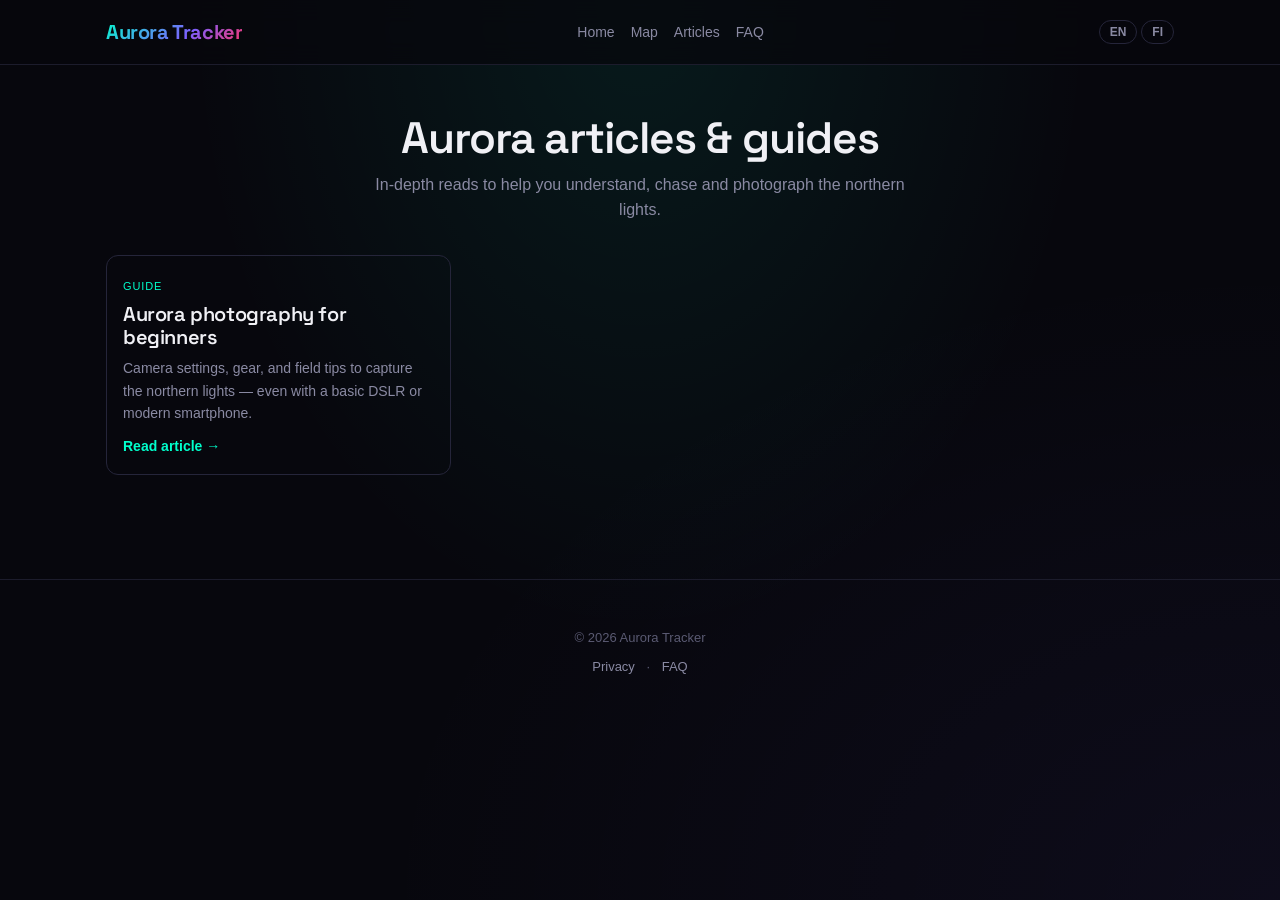
==== blog.html @ ace10502 "Add files via upload" ====
<!DOCTYPE html>
<html lang="en">
<head>
  <meta charset="UTF-8">
  <meta name="viewport" content="width=device-width, initial-scale=1.0">
  <title data-i18n="blog.pagetitle">Aurora Articles & Guides — Aurora Tracker</title>
  <meta name="description" content="In-depth articles and guides about the northern lights — photography tips, space weather explained, and aurora chasing know-how.">
  <meta property="og:title" content="Aurora Articles & Guides">
  <meta property="og:description" content="Guides and tips for chasing and photographing the northern lights.">
  <meta property="og:type" content="website">
  <link rel="preconnect" href="https://fonts.googleapis.com">
  <link rel="preconnect" href="https://fonts.gstatic.com" crossorigin>
  <link href="https://fonts.googleapis.com/css2?family=Space+Grotesk:wght@500;600;700&display=swap" rel="stylesheet">
  <link rel="stylesheet" href="css/style.css?v=2.3.0">
</head>
<body>
  <header>
    <div class="header-inner">
      <a href="index.html" class="brand">Aurora Tracker</a>
      <nav>
        <a href="index.html" data-i18n="nav.home">Home</a>
        <a href="map.html" data-i18n="nav.map">Map</a>
        <a href="blog.html" data-i18n="nav.blog">Articles</a>
        <a href="faq.html" data-i18n="nav.faq">FAQ</a>
      </nav>
      <div class="lang-switcher">
        <button data-set-lang="en">EN</button>
        <button data-set-lang="fi">FI</button>
      </div>
    </div>
  </header>

  <main class="container" style="padding: var(--space-lg) var(--space-md);">
    <section class="hero" style="padding: var(--space-lg) 0 var(--space-md);">
      <h1 data-i18n="blog.title">Aurora articles & guides</h1>
      <p class="tagline" data-i18n="blog.intro">In-depth reads to help you understand, chase and photograph the northern lights.</p>
    </section>

    <section class="blog-grid">
      <a href="blog/aurora-photography.html" class="blog-card">
        <div class="blog-card-tag" data-i18n="blog.tag.guide">Guide</div>
        <h2 data-i18n="blog.post1.title">Aurora photography for beginners</h2>
        <p data-i18n="blog.post1.excerpt">Camera settings, gear, and field tips to capture the northern lights — even with a basic DSLR or modern smartphone.</p>
        <span class="blog-card-read" data-i18n="blog.read">Read article →</span>
      </a>
    </section>
  </main>

  <footer>
    <p>© 2026 Aurora Tracker</p>
    <div style="margin-top:8px;">
      <a href="privacy.html" data-i18n="footer.privacy">Privacy</a> · <a href="faq.html" data-i18n="nav.faq">FAQ</a>
    </div>
  </footer>

  <script src="config.js?v=2.3.0"></script>
  <script src="js/i18n.js?v=2.3.0"></script>
  <script>
    document.addEventListener('DOMContentLoaded', () => {
      window.AuroraI18n.load(window.AuroraI18n.current);
      document.querySelectorAll('[data-set-lang]').forEach(b => {
        b.addEventListener('click', () => window.AuroraI18n.load(b.dataset.setLang));
      });
    });
  </script>
</body>
</html>
---- css/style.css ----
/* ==========================================================
   Aurora Tracker v2 — Modern stylesheet
   ========================================================== */
:root {
  --bg:           #07070d;
  --bg-elevated:  #11111c;
  --bg-soft:      #16162280;
  --fg:           #f0f0f5;
  --fg-muted:     #8a8aa3;
  --fg-dim:       #5a5a72;
  --accent:       #00ffcc;
  --accent-2:     #7d5fff;
  --accent-warm:  #ffcc00;
  --accent-bad:   #ff3366;
  --border:       #25253a;
  --border-soft:  #1c1c2c;
  --radius:       12px;
  --radius-sm:    8px;
  --space-xs: 4px; --space-sm: 8px; --space-md: 16px;
  --space-lg: 24px; --space-xl: 48px; --space-2xl: 80px;
  --gradient-aurora: linear-gradient(135deg, #00ffcc 0%, #7d5fff 60%, #ff3366 100%);
  --shadow-glow:  0 10px 40px -10px rgba(0,255,204,0.35);
  --font-display: 'Space Grotesk', -apple-system, BlinkMacSystemFont, sans-serif;
  --font-body:    -apple-system, BlinkMacSystemFont, 'Segoe UI', Roboto, sans-serif;
}

* { box-sizing: border-box; margin: 0; padding: 0; }

html, body { height: 100%; }

body {
  font-family: var(--font-body);
  background:
    radial-gradient(ellipse at top, rgba(0,255,204,0.08), transparent 50%),
    radial-gradient(ellipse at bottom right, rgba(125,95,255,0.06), transparent 50%),
    var(--bg);
  color: var(--fg);
  line-height: 1.6;
  min-height: 100vh;
}

a { color: var(--accent); text-decoration: none; transition: color .15s; }
a:hover { color: #fff; }

h1, h2, h3 { font-family: var(--font-display); font-weight: 600; letter-spacing: -0.02em; line-height: 1.15; }
h1 { font-size: clamp(28px, 5vw, 44px); }
h2 { font-size: clamp(22px, 3.5vw, 30px); margin-bottom: var(--space-md); }
h3 { font-size: 18px; }

.container { max-width: 1100px; margin: 0 auto; padding: 0 var(--space-md); }

/* ===== Header ===== */
header {
  position: sticky; top: 0; z-index: 50;
  background: rgba(7,7,13,0.75);
  backdrop-filter: blur(12px);
  -webkit-backdrop-filter: blur(12px);
  border-bottom: 1px solid var(--border-soft);
}
.header-inner {
  max-width: 1100px; margin: 0 auto;
  padding: var(--space-md);
  display: flex; align-items: center; justify-content: space-between;
  gap: var(--space-md);
}
.brand {
  font-family: var(--font-display);
  font-weight: 700; font-size: 20px; letter-spacing: -0.02em;
  background: var(--gradient-aurora);
  -webkit-background-clip: text; background-clip: text; color: transparent;
}
nav { display: flex; gap: var(--space-md); flex-wrap: wrap; }
nav a { color: var(--fg-muted); font-size: 14px; font-weight: 500; }
nav a:hover { color: var(--fg); }
.lang-switcher { display: flex; gap: 4px; }
.lang-switcher button {
  background: transparent; color: var(--fg-muted);
  border: 1px solid var(--border); padding: 4px 10px;
  border-radius: 999px; cursor: pointer; font-size: 12px; font-weight: 600;
  transition: all .15s;
}
.lang-switcher button:hover,
.lang-switcher button.active { color: var(--bg); background: var(--accent); border-color: var(--accent); }

/* ===== Hero / KP ===== */
.hero {
  padding: var(--space-lg) var(--space-md) var(--space-md);
  text-align: center;
}
.hero p.tagline {
  color: var(--fg-muted); margin-top: var(--space-sm);
  font-size: 16px; max-width: 560px; margin-left: auto; margin-right: auto;
}

[data-aurora-level="low"]      { --indicator: #4a4a5a; }
[data-aurora-level="medium"]   { --indicator: var(--accent-warm); }
[data-aurora-level="high"]     { --indicator: #00ff88; }
[data-aurora-level="veryhigh"] { --indicator: var(--accent); }

.kp-display {
  position: relative;
  background: linear-gradient(180deg, rgba(255,255,255,0.03), transparent), var(--bg-elevated);
  border: 1px solid var(--border);
  border-radius: var(--radius);
  padding: var(--space-lg) var(--space-lg);
  text-align: center;
  max-width: 560px; margin: var(--space-md) auto 0;
  overflow: hidden;
}
.kp-display::before {
  content: ''; position: absolute; inset: -2px; border-radius: var(--radius);
  background: var(--indicator, var(--border));
  opacity: 0.35; filter: blur(40px); z-index: -1;
}
.kp-label { color: var(--fg-muted); font-size: 12px; text-transform: uppercase; letter-spacing: 0.15em; }
.kp-big {
  font-family: var(--font-display);
  font-size: clamp(40px, 8vw, 64px);
  font-weight: 700; letter-spacing: -0.04em; line-height: 1;
  margin: var(--space-sm) 0;
  background: var(--gradient-aurora);
  -webkit-background-clip: text; background-clip: text; color: transparent;
}
.kp-meta {
  display: flex; justify-content: center; gap: var(--space-md);
  flex-wrap: wrap; color: var(--fg-muted); font-size: 13px;
  margin-top: var(--space-sm);
}
.kp-meta span strong { color: var(--fg); font-weight: 600; }
.kp-error { color: var(--accent-bad); margin-top: var(--space-md); font-size: 14px; }

/* ===== Section ===== */
section.block { padding: var(--space-xl) var(--space-md); }
.section-head { display: flex; justify-content: space-between; align-items: end; margin-bottom: var(--space-lg); flex-wrap: wrap; gap: var(--space-sm); }
.section-head p { color: var(--fg-muted); font-size: 14px; }

/* ===== Place rows ===== */
.places-grid { display: grid; gap: var(--space-sm); }
.place-row {
  display: grid; grid-template-columns: 1fr auto;
  align-items: center; gap: var(--space-md);
  background: var(--bg-elevated);
  border: 1px solid var(--border-soft);
  border-radius: var(--radius);
  padding: var(--space-md) var(--space-lg);
  cursor: pointer;
  transition: all .15s;
}
.place-row:hover {
  border-color: var(--accent); transform: translateY(-1px);
  box-shadow: 0 4px 20px -10px var(--accent);
}
.place-name { font-family: var(--font-display); font-size: 18px; font-weight: 600; }
.data-group { display: flex; gap: var(--space-md); }
.data-item { text-align: center; min-width: 56px; }
.data-item .label { display: block; font-size: 10px; color: var(--fg-dim); letter-spacing: 0.15em; text-transform: uppercase; }
.data-item .value { display: block; font-family: var(--font-display); font-size: 18px; font-weight: 600; margin-top: 2px; }
.kp-val.kp-low { color: var(--accent); }
.kp-val.kp-mid { color: var(--accent-warm); }
.kp-val.kp-high { color: var(--accent-bad); }

/* ===== Map preview / map page ===== */
.map-preview, #map {
  border-radius: var(--radius);
  overflow: hidden;
  border: 1px solid var(--border);
}
.map-preview { height: 280px; cursor: pointer; position: relative; }
.map-preview-cta {
  position: absolute; inset: 0; display: flex; align-items: center; justify-content: center;
  background: linear-gradient(180deg, transparent 50%, rgba(7,7,13,0.85));
  pointer-events: none;
}
.map-preview-cta span {
  background: var(--accent); color: var(--bg); padding: 10px 22px;
  border-radius: 999px; font-weight: 600; font-size: 14px;
  margin-bottom: var(--space-md);
}

#map { height: calc(100vh - 130px); min-height: 500px; }

/* ===== Search ===== */
.search-box { position: relative; max-width: 480px; margin: 0 auto; }
#search-input {
  width: 100%; padding: 12px 16px;
  background: var(--bg-elevated); color: var(--fg);
  border: 1px solid var(--border); border-radius: var(--radius);
  font-size: 15px; outline: none;
  transition: border-color .15s;
}
#search-input:focus { border-color: var(--accent); }
#search-results { list-style: none; margin-top: var(--space-xs); border-radius: var(--radius); overflow: hidden; }
#search-results:not(:empty) { background: var(--bg-elevated); border: 1px solid var(--border); }
.search-result { padding: 10px var(--space-md); cursor: pointer; border-bottom: 1px solid var(--border-soft); font-size: 14px; }
.search-result:last-child { border-bottom: none; }
.search-result:hover { background: var(--accent); color: var(--bg); }

/* ===== Ad slots ===== */
.ad-slot:empty { display: none; }
.ad-slot {
  background: var(--bg-soft);
  border: 1px dashed var(--border);
  border-radius: var(--radius);
  margin: var(--space-lg) 0;
  min-height: 90px;
  display: flex; align-items: center; justify-content: center;
  color: var(--fg-dim); font-size: 13px;
}

/* ===== Popup (Leaflet) ===== */
.leaflet-popup-content-wrapper {
  background: var(--bg-elevated) !important; color: var(--fg) !important;
  border: 1px solid var(--border); border-radius: var(--radius) !important;
  box-shadow: var(--shadow-glow);
}
.leaflet-popup-tip { background: var(--bg-elevated) !important; }
.popup-title { font-family: var(--font-display); font-size: 16px; color: var(--accent); display: block; margin-bottom: 6px; }
.popup-body { font-size: 13px; line-height: 1.5; max-width: 240px; }
.popup-weather { margin-top: 10px; padding-top: 10px; border-top: 1px solid var(--border); font-size: 13px; color: var(--fg-muted); }

/* Aurora popup (map click) */
.aurora-popup { min-width: 240px; max-width: 280px; text-align: center; font-family: var(--font-body); }
.aurora-popup .ap-name { font-family: var(--font-display); font-size: 13px; color: var(--fg-muted); text-transform: uppercase; letter-spacing: 0.12em; }
.aurora-popup .ap-prob { font-family: var(--font-display); font-size: 56px; font-weight: 700; line-height: 1; margin: 8px 0 4px; letter-spacing: -0.03em; }
.aurora-popup .ap-level { font-family: var(--font-display); font-size: 13px; font-weight: 600; text-transform: uppercase; letter-spacing: 0.15em; margin-bottom: 14px; }
.aurora-popup .ap-quick { display: grid; grid-template-columns: repeat(3, 1fr); gap: 8px; padding: 10px 0; border-top: 1px solid var(--border); border-bottom: 1px solid var(--border); }
.aurora-popup .ap-quick > div { display: flex; flex-direction: column; gap: 2px; }
.aurora-popup .ap-quick span { font-size: 10px; color: var(--fg-dim); text-transform: uppercase; letter-spacing: 0.12em; }
.aurora-popup .ap-quick strong { font-family: var(--font-display); font-size: 15px; color: var(--fg); }
.aurora-popup .ap-toggle { margin-top: 10px; background: transparent; color: var(--accent); border: 1px solid var(--border); border-radius: 999px; padding: 6px 14px; font-size: 12px; font-weight: 600; cursor: pointer; transition: all .15s; }
.aurora-popup .ap-toggle:hover { background: var(--accent); color: var(--bg); border-color: var(--accent); }
.aurora-popup .ap-details { margin-top: 10px; padding-top: 10px; border-top: 1px dashed var(--border); display: grid; gap: 6px; text-align: left; }
.aurora-popup .ap-details[hidden] { display: none !important; }
.aurora-popup .ap-details > div { display: flex; justify-content: space-between; font-size: 12px; color: var(--fg-muted); }
.aurora-popup .ap-details strong { color: var(--fg); font-family: var(--font-display); font-weight: 600; }
.aurora-popup .ap-desc { text-align: center; font-style: italic; color: var(--fg-dim); }
.aurora-popup .ap-loading { padding: 20px; color: var(--fg-muted); font-size: 13px; }

/* ===== Footer ===== */
footer {
  border-top: 1px solid var(--border-soft);
  padding: var(--space-xl) var(--space-md);
  text-align: center; color: var(--fg-dim); font-size: 13px;
  margin-top: var(--space-2xl);
}
footer a { color: var(--fg-muted); margin: 0 var(--space-sm); }

/* ===== FAQ ===== */
.faq-list { display: flex; flex-direction: column; gap: var(--space-md); margin-top: var(--space-lg); }
.faq-item {
  background: var(--bg-elevated);
  border: 1px solid var(--border-soft);
  border-radius: var(--radius);
  overflow: hidden;
  transition: border-color .2s, box-shadow .2s;
}
.faq-item[open] {
  border-color: var(--accent);
  box-shadow: 0 0 0 1px color-mix(in oklab, var(--accent) 25%, transparent);
}
.faq-item summary {
  cursor: pointer;
  list-style: none;
  padding: var(--space-md) var(--space-lg);
  font-family: var(--font-display);
  font-weight: 600;
  font-size: 16px;
  color: var(--fg);
  display: flex;
  justify-content: space-between;
  align-items: center;
  gap: var(--space-md);
}
.faq-item summary::-webkit-details-marker { display: none; }
.faq-item summary::after {
  content: '+';
  color: var(--accent);
  font-size: 22px;
  font-weight: 400;
  transition: transform .2s;
}
.faq-item[open] summary::after { content: '−'; }
.faq-item summary:hover { color: var(--accent); }
.faq-body {
  padding: 0 var(--space-lg) var(--space-md);
  color: var(--fg-muted);
  font-size: 15px;
}
.faq-body p + p { margin-top: var(--space-sm); }
.faq-body strong { color: var(--fg); }
.faq-body ul { margin: var(--space-sm) 0 0 var(--space-lg); }
.faq-body li { margin-bottom: 4px; }

/* ===== Responsive ===== */
@media (max-width: 640px) {
  .header-inner { flex-wrap: wrap; gap: var(--space-sm); }
  nav { order: 3; width: 100%; justify-content: center; }
  .place-row { grid-template-columns: 1fr; text-align: center; }
  .data-group { justify-content: center; }
}

/* ===== Blog list ===== */
.blog-grid {
  display: grid;
  grid-template-columns: repeat(auto-fill, minmax(300px, 1fr));
  gap: var(--space-md);
  margin-top: var(--space-md);
}
.blog-card {
  display: block;
  padding: var(--space-md);
  background: var(--surface);
  border: 1px solid var(--border);
  border-radius: var(--radius);
  text-decoration: none;
  color: inherit;
  transition: transform .2s, border-color .2s;
}
.blog-card:hover { transform: translateY(-2px); border-color: var(--accent); }
.blog-card-tag {
  display: inline-block;
  font-size: 11px;
  text-transform: uppercase;
  letter-spacing: .08em;
  color: var(--accent);
  margin-bottom: var(--space-sm);
}
.blog-card h2 { font-size: 20px; margin: 0 0 var(--space-sm); }
.blog-card p { color: var(--fg-muted); font-size: 14px; margin: 0 0 var(--space-sm); }
.blog-card-read { color: var(--accent); font-size: 14px; font-weight: 600; }

/* ===== Article (single post) ===== */
.article h1 { font-size: clamp(28px, 4vw, 40px); margin: var(--space-md) 0 var(--space-sm); }
.article h2 { font-size: 22px; margin: var(--space-lg) 0 var(--space-sm); color: var(--fg); }
.article p { color: var(--fg-muted); line-height: 1.7; margin-bottom: var(--space-sm); }
.article ul { color: var(--fg-muted); margin: var(--space-sm) 0 var(--space-md) var(--space-lg); line-height: 1.7; }
.article li { margin-bottom: 6px; }
.article strong { color: var(--fg); }
.article-back a { color: var(--fg-muted); text-decoration: none; font-size: 14px; }
.article-back a:hover { color: var(--accent); }
.article-cta {
  margin-top: var(--space-lg);
  padding: var(--space-md);
  border-left: 3px solid var(--accent);
  background: var(--surface);
  border-radius: 0 var(--radius) var(--radius) 0;
}
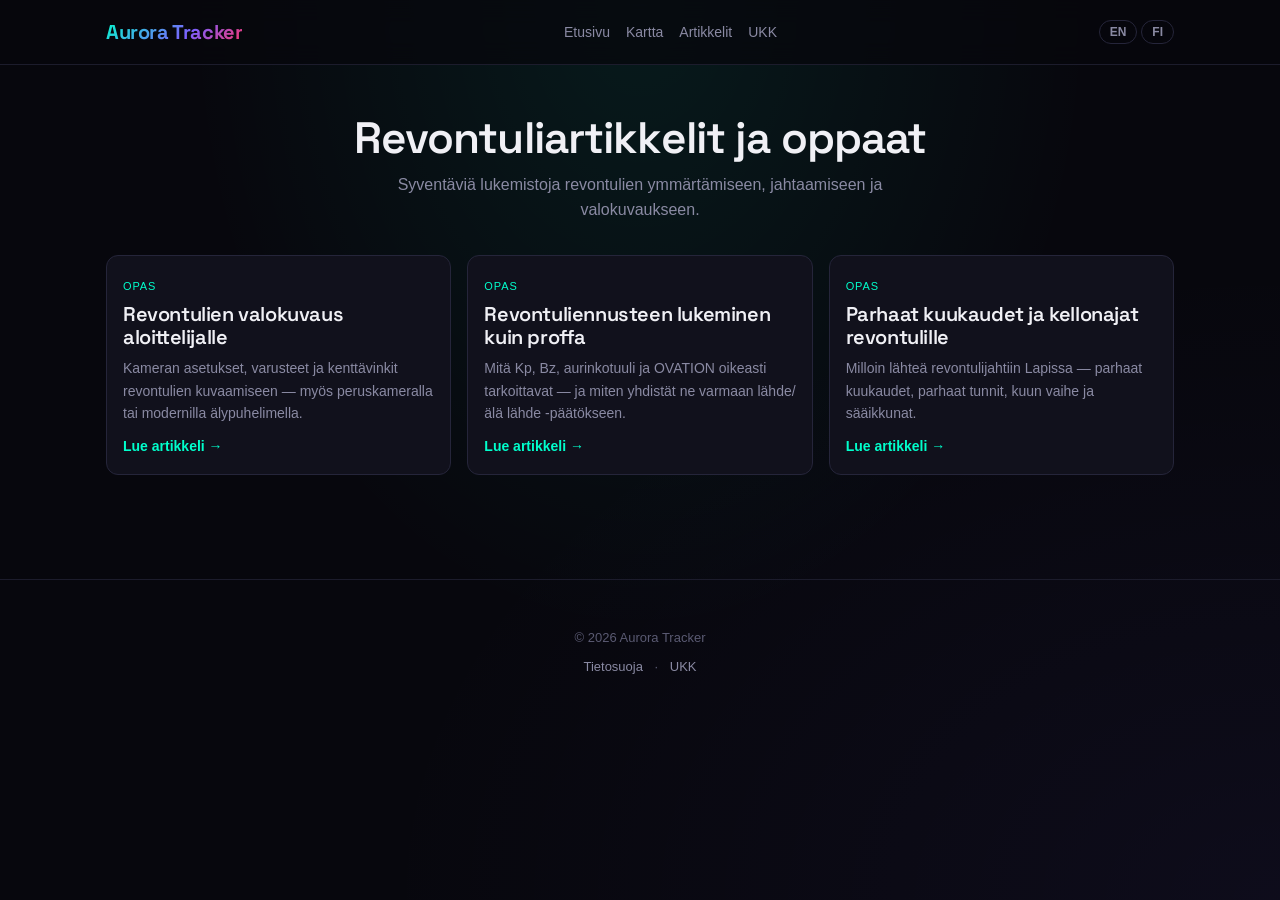
==== commit 6c2c5915: "Update blog.html" ====
--- a/blog.html
+++ b/blog.html
@@ -11,7 +11,7 @@
   <link rel="preconnect" href="https://fonts.googleapis.com">
   <link rel="preconnect" href="https://fonts.gstatic.com" crossorigin>
   <link href="https://fonts.googleapis.com/css2?family=Space+Grotesk:wght@500;600;700&display=swap" rel="stylesheet">
-  <link rel="stylesheet" href="css/style.css?v=2.3.0">
+  <link rel="stylesheet" href="css/style.css?v=2.4.0">
 </head>
 <body>
   <header>
@@ -43,6 +43,18 @@
         <p data-i18n="blog.post1.excerpt">Camera settings, gear, and field tips to capture the northern lights — even with a basic DSLR or modern smartphone.</p>
         <span class="blog-card-read" data-i18n="blog.read">Read article →</span>
       </a>
+      <a href="blog/aurora-forecasting.html" class="blog-card">
+        <div class="blog-card-tag" data-i18n="blog.tag.guide">Guide</div>
+        <h2 data-i18n="blog.post2.title">Reading the aurora forecast like a pro</h2>
+        <p data-i18n="blog.post2.excerpt">What Kp, Bz, solar wind and OVATION really mean — and how to combine them into a confident go/no-go decision.</p>
+        <span class="blog-card-read" data-i18n="blog.read">Read article →</span>
+      </a>
+      <a href="blog/best-time-aurora.html" class="blog-card">
+        <div class="blog-card-tag" data-i18n="blog.tag.guide">Guide</div>
+        <h2 data-i18n="blog.post3.title">Best months and hours for the northern lights</h2>
+        <p data-i18n="blog.post3.excerpt">When to chase the aurora in Lapland — peak months, best hours of the night, moon phase and weather windows.</p>
+        <span class="blog-card-read" data-i18n="blog.read">Read article →</span>
+      </a>
     </section>
   </main>
 
@@ -53,8 +65,8 @@
     </div>
   </footer>
 
-  <script src="config.js?v=2.3.0"></script>
-  <script src="js/i18n.js?v=2.3.0"></script>
+  <script src="config.js?v=2.4.0"></script>
+  <script src="js/i18n.js?v=2.4.0"></script>
   <script>
     document.addEventListener('DOMContentLoaded', () => {
       window.AuroraI18n.load(window.AuroraI18n.current);
--- a/css/style.css
+++ b/css/style.css
@@ -92,6 +92,36 @@
   font-size: 16px; max-width: 560px; margin-left: auto; margin-right: auto;
 }
 
+/* Hero split layout: KP card + map preview side by side */
+.hero-split { padding: var(--space-lg) var(--space-md) var(--space-md); }
+.hero-text { text-align: center; margin-bottom: var(--space-lg); }
+.hero-text p.tagline {
+  color: var(--fg-muted); margin-top: var(--space-sm);
+  font-size: 16px; max-width: 620px; margin-left: auto; margin-right: auto;
+}
+.hero-grid {
+  display: grid;
+  grid-template-columns: 1fr 1fr;
+  gap: var(--space-lg);
+  align-items: stretch;
+}
+.hero-grid .kp-display { margin: 0; max-width: none; height: 100%; display: flex; flex-direction: column; justify-content: center; }
+.map-preview-link { display: block; height: 100%; }
+.map-preview-link .map-preview { height: 100%; min-height: 280px; }
+@media (max-width: 768px) {
+  .hero-grid { grid-template-columns: 1fr; }
+  .map-preview-link .map-preview { min-height: 240px; }
+}
+
+/* Home articles row: 3 columns on desktop, scales down */
+.home-articles {
+  display: grid;
+  grid-template-columns: repeat(3, 1fr);
+  gap: var(--space-md);
+}
+@media (max-width: 900px) { .home-articles { grid-template-columns: repeat(2, 1fr); } }
+@media (max-width: 600px) { .home-articles { grid-template-columns: 1fr; } }
+
 [data-aurora-level="low"]      { --indicator: #4a4a5a; }
 [data-aurora-level="medium"]   { --indicator: var(--accent-warm); }
 [data-aurora-level="high"]     { --indicator: #00ff88; }
@@ -309,7 +339,7 @@
 .blog-card {
   display: block;
   padding: var(--space-md);
-  background: var(--surface);
+  background: var(--bg-elevated);
   border: 1px solid var(--border);
   border-radius: var(--radius);
   text-decoration: none;
@@ -342,6 +372,10 @@
   margin-top: var(--space-lg);
   padding: var(--space-md);
   border-left: 3px solid var(--accent);
-  background: var(--surface);
+  background: var(--bg-elevated);
   border-radius: 0 var(--radius) var(--radius) 0;
 }
+
+/* Aurora oval overlay (NOAA OVATION) */
+.leaflet-aurora-layer { position: absolute; left: 0; top: 0; pointer-events: none; will-change: transform; }
+.aurora-canvas { position: absolute; left: 0; top: 0; pointer-events: none; mix-blend-mode: screen; }
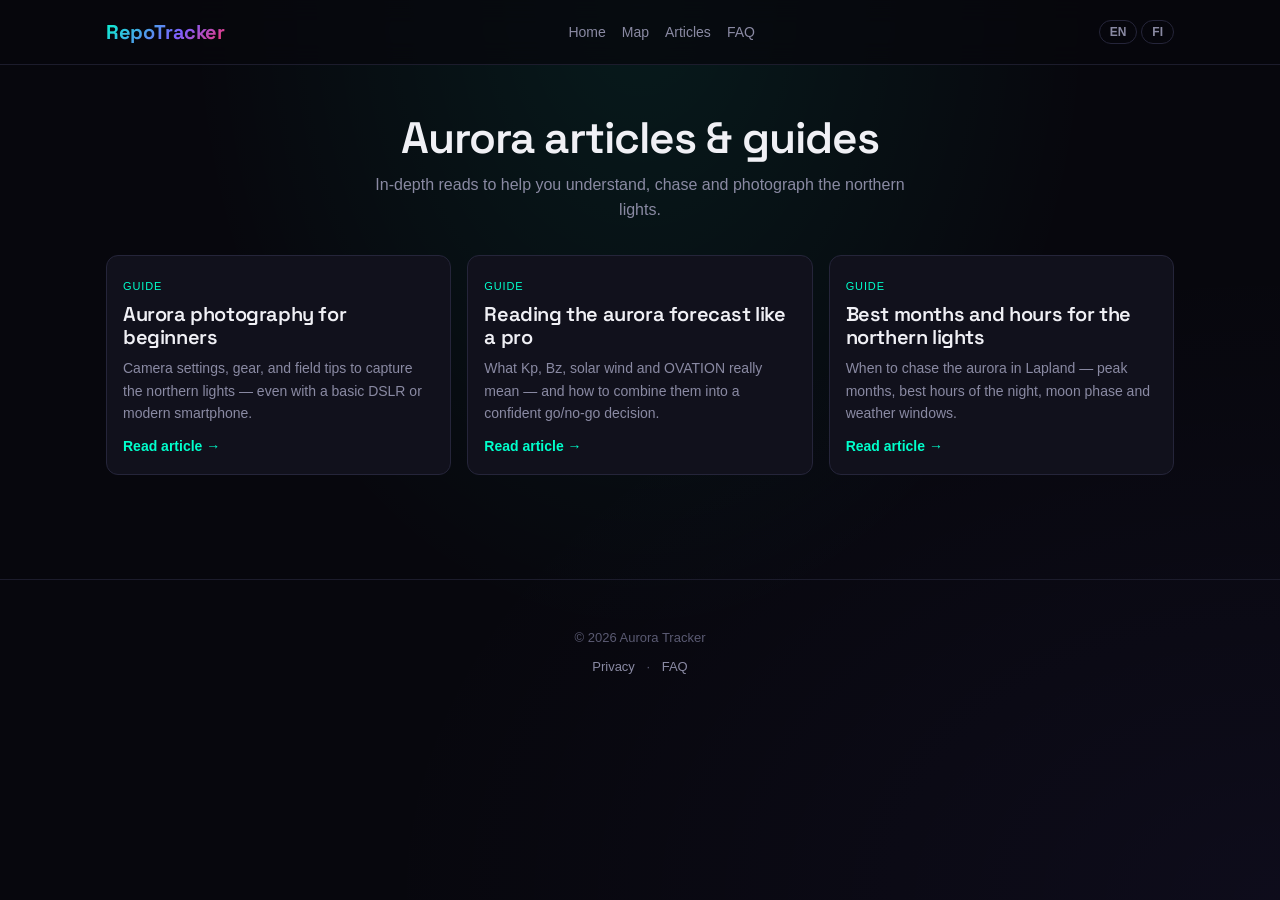
==== commit 3e9c3086: "Update blog.html" ====
--- a/blog.html
+++ b/blog.html
@@ -16,7 +16,7 @@
 <body>
   <header>
     <div class="header-inner">
-      <a href="index.html" class="brand">Aurora Tracker</a>
+      <a href="index.html" class="brand">RepoTracker</a>
       <nav>
         <a href="index.html" data-i18n="nav.home">Home</a>
         <a href="map.html" data-i18n="nav.map">Map</a>
--- a/css/style.css
+++ b/css/style.css
@@ -379,3 +379,133 @@
 /* Aurora oval overlay (NOAA OVATION) */
 .leaflet-aurora-layer { position: absolute; left: 0; top: 0; pointer-events: none; will-change: transform; }
 .aurora-canvas { position: absolute; left: 0; top: 0; pointer-events: none; mix-blend-mode: screen; }
+
+/* === Crowdsource sightings === */
+.btn-primary {
+  background: linear-gradient(135deg, #00ffcc, #00b894);
+  color: #001a16; border: none; border-radius: 999px;
+  padding: 10px 18px; font-weight: 700; cursor: pointer;
+  font-family: inherit; font-size: 14px; letter-spacing: 0.02em;
+  transition: transform .15s ease, box-shadow .15s ease;
+  box-shadow: 0 6px 20px -8px rgba(0,255,204,.6);
+}
+.btn-primary:hover { transform: translateY(-1px); box-shadow: 0 10px 28px -10px rgba(0,255,204,.8); }
+.btn-primary:active { transform: translateY(0); }
+
+.sightings-list { display: flex; flex-direction: column; gap: 8px; }
+.sighting-row {
+  display: flex; justify-content: space-between; align-items: center;
+  padding: 12px 16px; border-radius: 12px;
+  background: rgba(0, 255, 204, 0.06);
+  border: 1px solid rgba(0, 255, 204, 0.18);
+}
+.sighting-region { font-weight: 600; color: var(--fg, #fff); }
+.sighting-meta { color: var(--fg-muted, #9aa); font-size: 13px; }
+.sightings-empty {
+  color: var(--fg-muted, #9aa); text-align: center; padding: 24px;
+  border: 1px dashed rgba(255,255,255,0.1); border-radius: 12px;
+}
+
+/* Kelluva raportointinappi karttasivulla */
+.btn-report-floating {
+  position: fixed;
+  bottom: 24px;
+  left: 50%;
+  transform: translateX(-50%);
+  z-index: 1000;
+  padding: 14px 24px;
+  font-size: 15px;
+  box-shadow: 0 12px 36px -8px rgba(0,255,204,.8), 0 0 0 1px rgba(0,255,204,.3);
+}
+.btn-report-floating:hover { transform: translateX(-50%) translateY(-2px); }
+.btn-report-floating:active { transform: translateX(-50%); }
+
+/* ==========================================================
+   PREMIUM — popup gating + pricing
+   ========================================================== */
+.ap-kp-only {
+  display:flex; align-items:center; justify-content:space-between;
+  padding:12px 0; border-bottom:1px solid var(--border-soft);
+  margin-bottom:12px;
+}
+.ap-kp-label { color:var(--fg-muted); font-size:13px; text-transform:uppercase; letter-spacing:.08em; }
+.ap-kp-value { font-family:var(--font-display); font-size:32px; font-weight:700; color:var(--accent); }
+
+.ap-locked { position:relative; }
+.ap-locked-blur {
+  filter: blur(6px);
+  pointer-events: none;
+  user-select: none;
+  opacity: .55;
+}
+.ap-locked-blur .ap-quick {
+  display:grid; grid-template-columns:repeat(3,1fr); gap:8px;
+  font-size:12px; margin-top:8px;
+}
+.ap-locked-blur .ap-quick > div { display:flex; flex-direction:column; }
+
+.ap-unlock {
+  display:block; margin-top:10px; padding:12px 16px;
+  background: var(--gradient-aurora);
+  color:#0b0d12 !important;
+  border-radius: var(--radius-sm);
+  font-weight:700; text-align:center; text-decoration:none;
+  font-size:14px;
+  box-shadow: 0 8px 24px -8px rgba(0,255,204,.5);
+  transition: transform .15s ease, box-shadow .15s ease;
+}
+.ap-unlock:hover { transform: translateY(-1px); box-shadow: 0 12px 32px -8px rgba(0,255,204,.7); }
+
+/* Pricing grid (premium.html) */
+.pricing-grid {
+  display:grid; grid-template-columns:repeat(auto-fit, minmax(260px, 1fr));
+  gap:20px;
+}
+.pricing-card {
+  background: var(--bg-elevated);
+  border:1px solid var(--border);
+  border-radius: var(--radius);
+  padding:32px 24px;
+  position:relative;
+  display:flex; flex-direction:column;
+  transition: transform .2s ease, border-color .2s ease, box-shadow .2s ease;
+}
+.pricing-card:hover { transform: translateY(-4px); border-color: var(--accent); box-shadow: var(--shadow-glow); }
+.pricing-card.featured { border-color: var(--accent); box-shadow: var(--shadow-glow); }
+.pricing-card .badge {
+  position:absolute; top:-12px; left:50%; transform:translateX(-50%);
+  background: var(--gradient-aurora); color:#0b0d12;
+  font-size:11px; font-weight:700; padding:4px 12px; border-radius:999px;
+  text-transform:uppercase; letter-spacing:.08em;
+}
+.pricing-card h3 { font-family:var(--font-display); font-size:20px; margin-bottom:8px; }
+.pricing-card .price {
+  font-family:var(--font-display); font-size:18px; color:var(--fg-muted); margin:8px 0;
+}
+.pricing-card .price span {
+  font-size:48px; font-weight:700; color:var(--fg);
+  background: var(--gradient-aurora);
+  -webkit-background-clip:text; -webkit-text-fill-color:transparent; background-clip:text;
+}
+.pricing-card .meta { color:var(--fg-muted); font-size:13px; margin-bottom:16px; }
+.pricing-card ul { list-style:none; padding:0; margin:16px 0 24px; }
+.pricing-card ul li { padding:6px 0; color:var(--fg-muted); font-size:14px; }
+.buy-btn {
+  margin-top:auto;
+  background: var(--bg-soft); color:var(--fg);
+  border:1px solid var(--border); border-radius:var(--radius-sm);
+  padding:14px 20px; font-weight:600; cursor:pointer;
+  font-size:15px;
+  transition: background .15s ease, border-color .15s ease;
+}
+.buy-btn:hover { background: var(--bg-elevated); border-color:var(--accent); }
+.buy-btn.primary { background: var(--gradient-aurora); color:#0b0d12; border-color:transparent; }
+.buy-btn.primary:hover { transform: translateY(-1px); }
+.buy-btn:disabled { opacity:.6; cursor:wait; }
+
+.cta-btn {
+  display:inline-block; padding:14px 28px;
+  background: var(--gradient-aurora); color:#0b0d12;
+  border-radius: var(--radius-sm); font-weight:700; text-decoration:none;
+  box-shadow: 0 8px 24px -8px rgba(0,255,204,.5);
+}
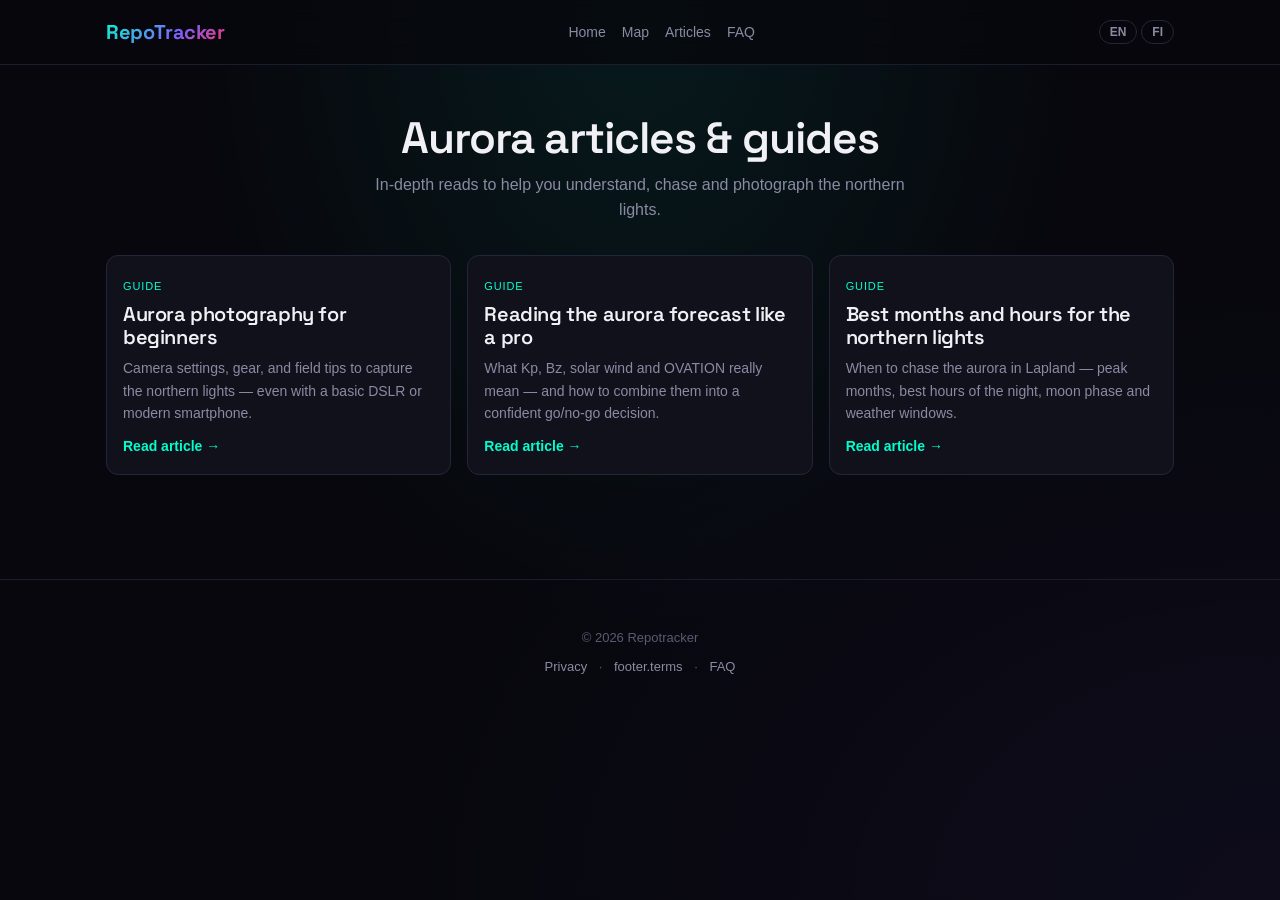
==== commit 56a83851: "Update blog.html" ====
--- a/blog.html
+++ b/blog.html
@@ -58,10 +58,12 @@
     </section>
   </main>
 
-  <footer>
-    <p>© 2026 Aurora Tracker</p>
+ <footer>
+    <p>© 2026 Repotracker</p>
     <div style="margin-top:8px;">
-      <a href="privacy.html" data-i18n="footer.privacy">Privacy</a> · <a href="faq.html" data-i18n="nav.faq">FAQ</a>
+      <a href="privacy.html" data-i18n="footer.privacy">Privacy</a> · 
+      <a href="terms.html" data-i18n="footer.terms">Terms</a> · 
+      <a href="faq.html" data-i18n="nav.faq">FAQ</a>
     </div>
   </footer>
 
